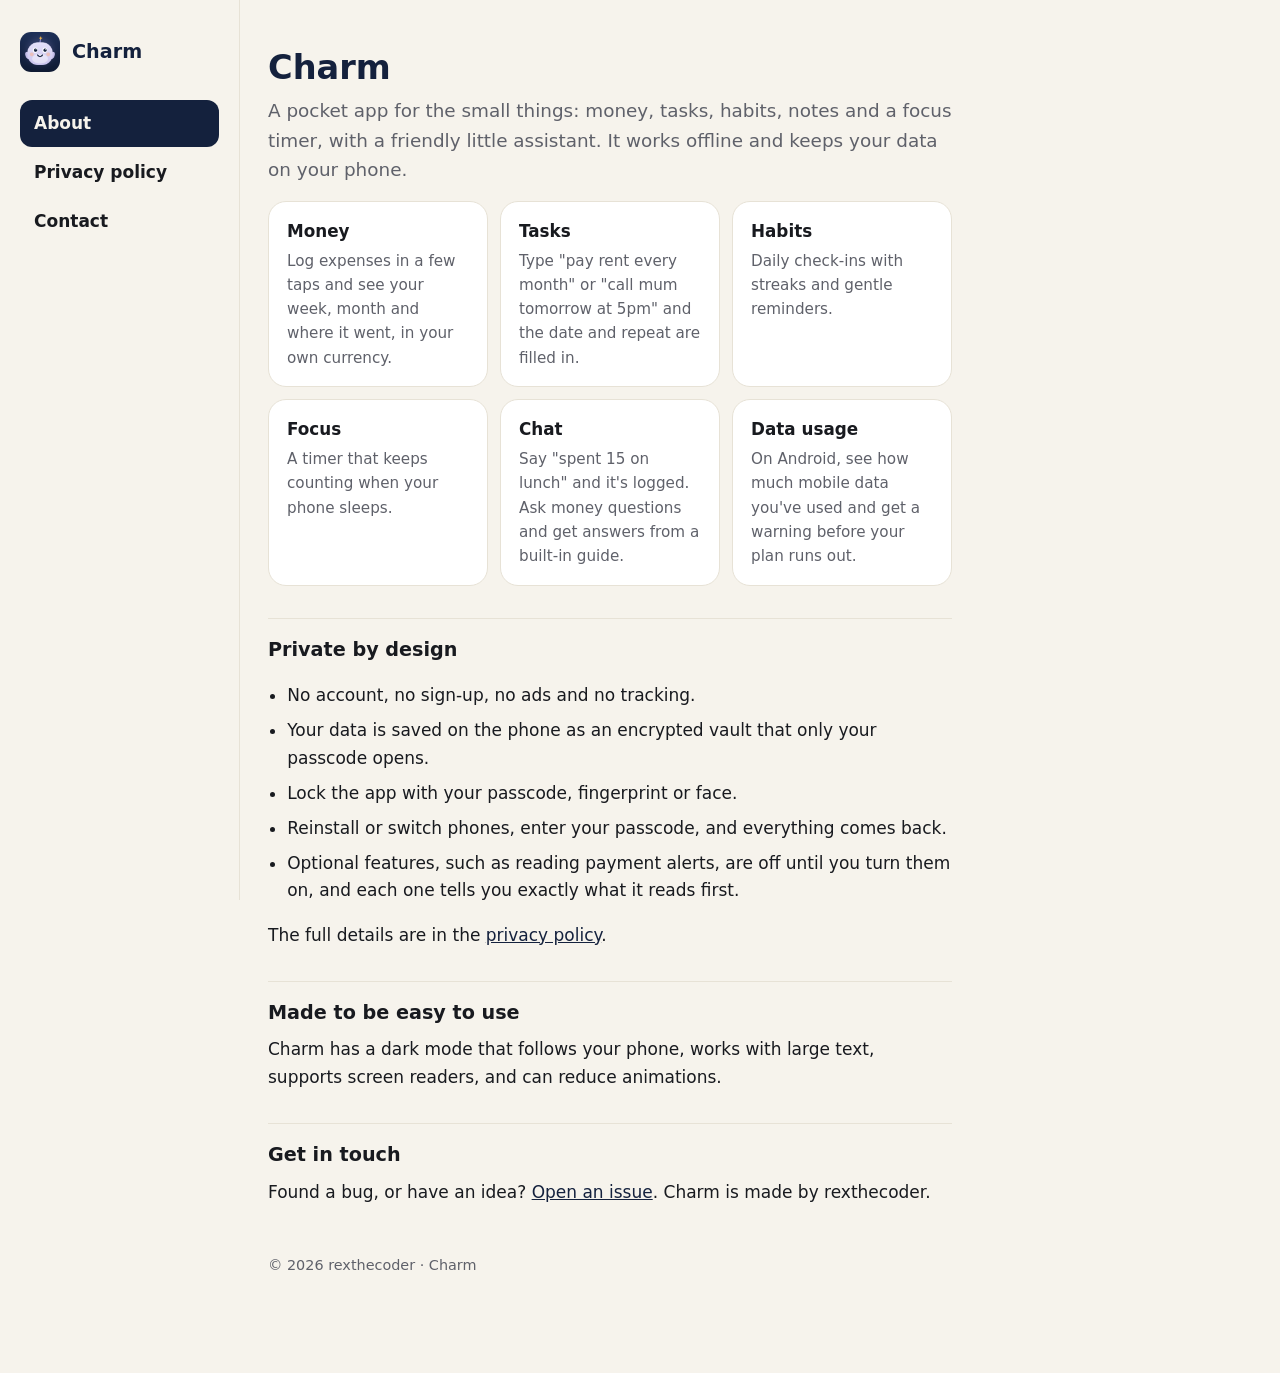
==== about.html @ cfc66aa5 "Add About page and side navigation" ====
<!doctype html>
<html lang="en">
<head>
<meta charset="utf-8">
<meta name="viewport" content="width=device-width, initial-scale=1">
<title>About Charm</title>
<meta name="description" content="Charm is a private pocket app for money, tasks, habits, notes and a focus timer.">
<link rel="icon" href="icon.png">
<link rel="stylesheet" href="style.css">
</head>
<body>
<div class="layout">
<nav class="side" aria-label="Site">
  <a class="brand" href="about.html"><img src="icon.png" alt="">Charm</a>
  <a class="link" href="about.html" aria-current="page">About</a>
  <a class="link" href="./">Privacy policy</a>
  <a class="link" href="https://github.com/rexthecoder/charm-privacy/issues">Contact</a>
</nav>
<main>
<h1>Charm</h1>
<p class="lead">A pocket app for the small things: money, tasks, habits, notes and a focus timer, with a friendly little assistant. It works offline and keeps your data on your phone.</p>

<div class="grid">
  <div class="card"><h3>Money</h3><p>Log expenses in a few taps and see your week, month and where it went, in your own currency.</p></div>
  <div class="card"><h3>Tasks</h3><p>Type "pay rent every month" or "call mum tomorrow at 5pm" and the date and repeat are filled in.</p></div>
  <div class="card"><h3>Habits</h3><p>Daily check-ins with streaks and gentle reminders.</p></div>
  <div class="card"><h3>Focus</h3><p>A timer that keeps counting when your phone sleeps.</p></div>
  <div class="card"><h3>Chat</h3><p>Say "spent 15 on lunch" and it's logged. Ask money questions and get answers from a built-in guide.</p></div>
  <div class="card"><h3>Data usage</h3><p>On Android, see how much mobile data you've used and get a warning before your plan runs out.</p></div>
</div>

<h2>Private by design</h2>
<ul>
  <li>No account, no sign-up, no ads and no tracking.</li>
  <li>Your data is saved on the phone as an encrypted vault that only your passcode opens.</li>
  <li>Lock the app with your passcode, fingerprint or face.</li>
  <li>Reinstall or switch phones, enter your passcode, and everything comes back.</li>
  <li>Optional features, such as reading payment alerts, are off until you turn them on, and each one tells you exactly what it reads first.</li>
</ul>
<p>The full details are in the <a href="./">privacy policy</a>.</p>

<h2>Made to be easy to use</h2>
<p>Charm has a dark mode that follows your phone, works with large text, supports screen readers, and can reduce animations.</p>

<h2>Get in touch</h2>
<p>Found a bug, or have an idea? <a href="https://github.com/rexthecoder/charm-privacy/issues">Open an issue</a>. Charm is made by rexthecoder.</p>

<footer>© 2026 rexthecoder · Charm</footer>
</main>
</div>
</body>
</html>
---- style.css ----
:root { --bg:#f6f3ec; --card:#fff; --ink:#181a1f; --muted:#5f616a; --line:#e7e2d6; --brand:#14213d; --on-brand:#f6f3ec; --tint:#dad6f2; }
@media (prefers-color-scheme: dark) { :root { --bg:#0f1115; --card:#181b21; --ink:#f1eee6; --muted:#a0a3ad; --line:#2b2f38; --brand:#e9e5d9; --on-brand:#14213d; --tint:#2b2a4b; } }
* { box-sizing:border-box; }
body { margin:0; background:var(--bg); color:var(--ink); font:17px/1.6 system-ui,-apple-system,"Segoe UI",Roboto,sans-serif; }
a { color:var(--brand); }
.layout { display:grid; grid-template-columns:240px 1fr; min-height:100vh; }
nav.side { position:sticky; top:0; align-self:start; height:100vh; padding:32px 20px; border-right:1px solid var(--line); }
nav.side .brand { display:flex; align-items:center; gap:12px; font-weight:700; font-size:1.2rem; color:var(--brand); text-decoration:none; margin-bottom:28px; }
nav.side .brand img { width:40px; height:40px; border-radius:11px; }
nav.side a.link { display:block; padding:10px 14px; margin:2px 0; border-radius:12px; color:var(--ink); text-decoration:none; font-weight:600; }
nav.side a.link:hover { background:var(--tint); }
nav.side a.link[aria-current="page"] { background:var(--brand); color:var(--on-brand); }
main { max-width:740px; padding:48px 28px 96px; }
h1 { font-size:2.1rem; line-height:1.2; margin:0 0 6px; color:var(--brand); }
h2 { font-size:1.2rem; margin:2rem 0 .4rem; padding-top:1rem; border-top:1px solid var(--line); }
p, li { margin:.5rem 0; } ul { padding-left:1.2rem; }
.meta, .lead { color:var(--muted); } .lead { font-size:1.15rem; }
.grid { display:grid; grid-template-columns:repeat(auto-fit,minmax(210px,1fr)); gap:12px; margin:1rem 0; }
.card { background:var(--card); border:1px solid var(--line); border-radius:18px; padding:16px 18px; }
.card h3 { margin:0 0 4px; font-size:1.05rem; } .card p { margin:0; color:var(--muted); font-size:.95rem; }
footer { margin-top:3rem; color:var(--muted); font-size:.9rem; }
@media (max-width:760px) {
  .layout { grid-template-columns:1fr; }
  nav.side { position:static; height:auto; display:flex; flex-wrap:wrap; align-items:center; gap:4px; padding:14px 16px; border-right:0; border-bottom:1px solid var(--line); }
  nav.side .brand { margin:0 auto 0 0; font-size:1.05rem; } nav.side .brand img { width:32px; height:32px; }
  nav.side a.link { padding:8px 12px; }
  main { padding:28px 18px 72px; }
}
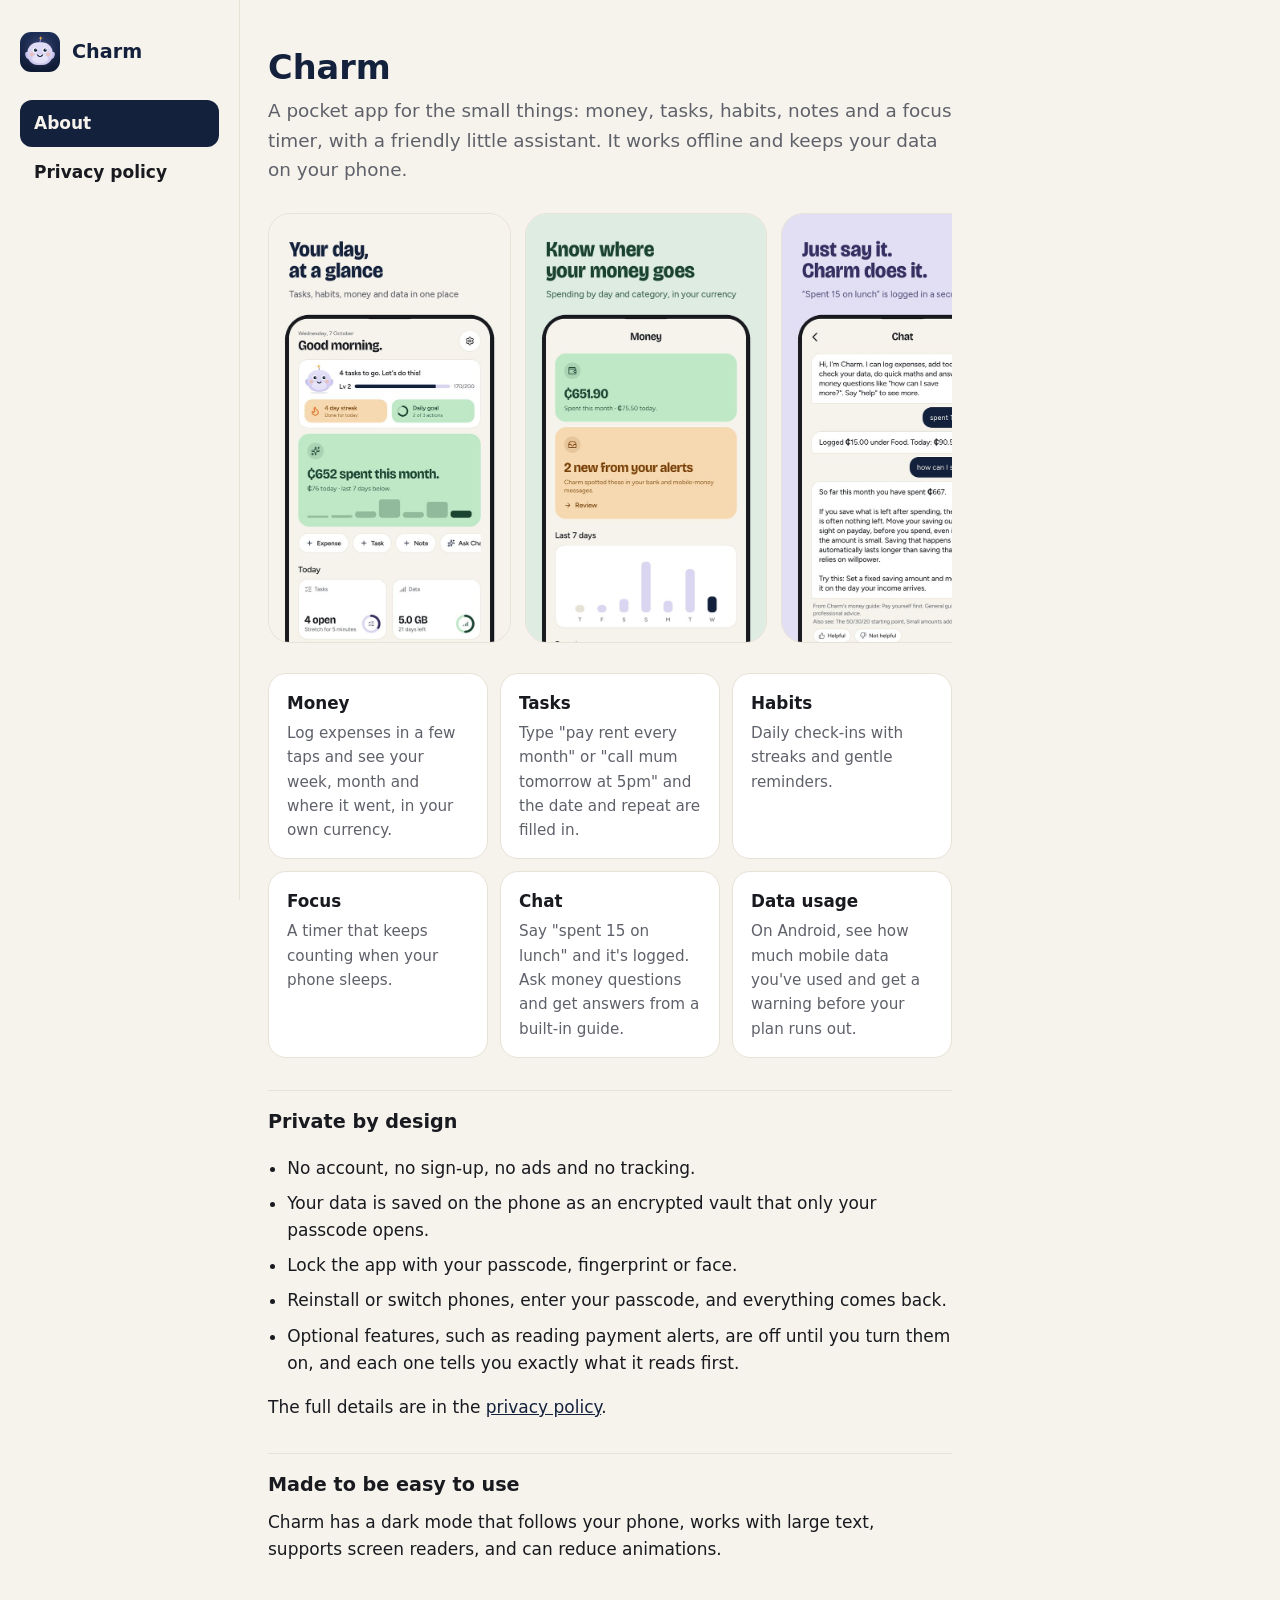
==== commit 28fa659e: "About: add screenshots, drop Contact link" ====
--- a/about.html
+++ b/about.html
@@ -14,11 +14,19 @@
   <a class="brand" href="about.html"><img src="icon.png" alt="">Charm</a>
   <a class="link" href="about.html" aria-current="page">About</a>
   <a class="link" href="./">Privacy policy</a>
-  <a class="link" href="https://github.com/rexthecoder/charm-privacy/issues">Contact</a>
 </nav>
 <main>
 <h1>Charm</h1>
 <p class="lead">A pocket app for the small things: money, tasks, habits, notes and a focus timer, with a friendly little assistant. It works offline and keeps your data on your phone.</p>
+
+<div class="shots" role="list" aria-label="App screenshots">
+  <img role="listitem" src="screenshots/1_home.jpg" alt="Charm home screen showing the day at a glance" loading="lazy" width="300" height="533">
+  <img role="listitem" src="screenshots/2_money.jpg" alt="Money screen with spending by day and category" loading="lazy" width="300" height="533">
+  <img role="listitem" src="screenshots/3_chat.jpg" alt="Chat assistant logging an expense and giving a money tip" loading="lazy" width="300" height="533">
+  <img role="listitem" src="screenshots/4_tasks.jpg" alt="Tasks screen" loading="lazy" width="300" height="533">
+  <img role="listitem" src="screenshots/5_habits.jpg" alt="Habits with daily streaks" loading="lazy" width="300" height="533">
+  <img role="listitem" src="screenshots/6_dark.jpg" alt="Charm in dark mode" loading="lazy" width="300" height="533">
+</div>
 
 <div class="grid">
   <div class="card"><h3>Money</h3><p>Log expenses in a few taps and see your week, month and where it went, in your own currency.</p></div>
@@ -42,10 +50,6 @@
 <h2>Made to be easy to use</h2>
 <p>Charm has a dark mode that follows your phone, works with large text, supports screen readers, and can reduce animations.</p>
 
-<h2>Get in touch</h2>
-<p>Found a bug, or have an idea? <a href="https://github.com/rexthecoder/charm-privacy/issues">Open an issue</a>. Charm is made by rexthecoder.</p>
-
-<footer>© 2026 rexthecoder · Charm</footer>
 </main>
 </div>
 </body>
--- a/style.css
+++ b/style.css
@@ -26,3 +26,6 @@
   nav.side a.link { padding:8px 12px; }
   main { padding:28px 18px 72px; }
 }
+.shots { display:flex; gap:14px; overflow-x:auto; padding:6px 2px 14px; margin:1.4rem 0 .6rem; scroll-snap-type:x proximity; -webkit-overflow-scrolling:touch; }
+.shots img { height:430px; width:auto; flex:0 0 auto; border-radius:22px; border:1px solid var(--line); scroll-snap-align:start; background:var(--card); }
+@media (max-width:760px) { .shots img { height:380px; } }
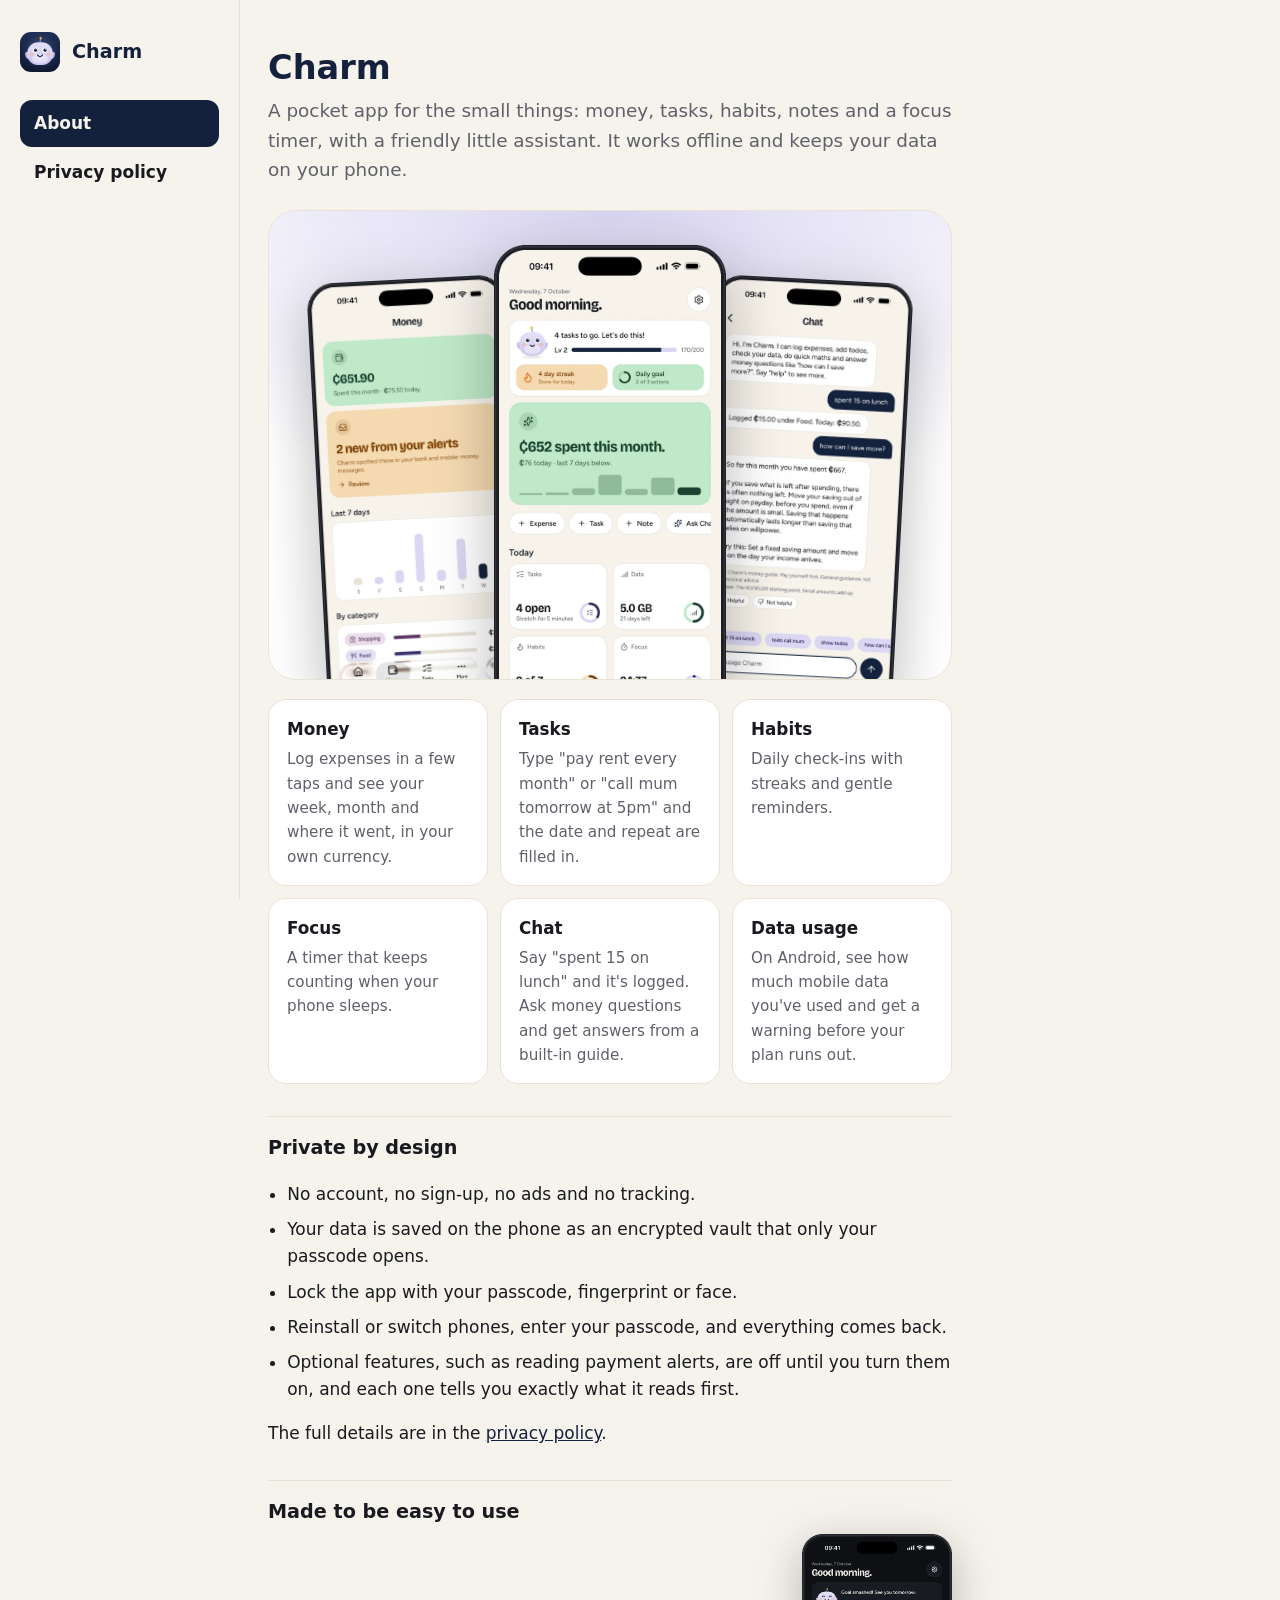
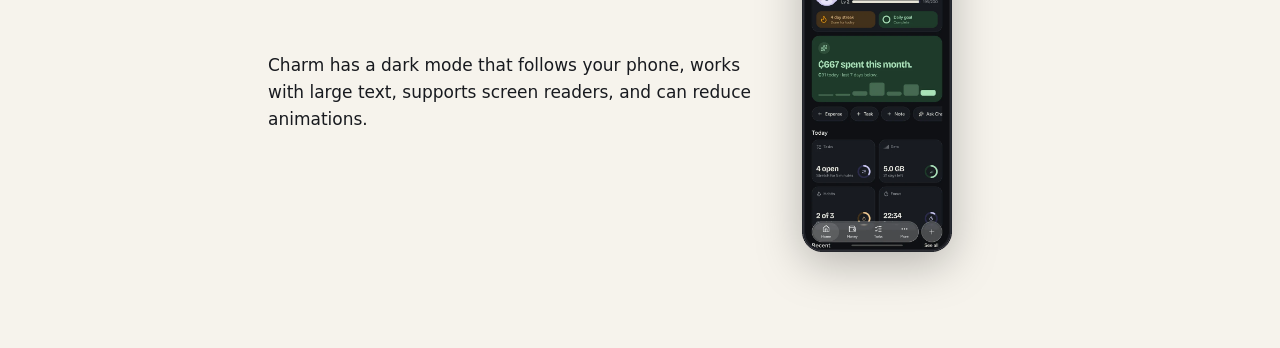
==== commit 220e80ab: "About: clean phone mockups in a hero, dark mode beside text" ====
--- a/about.html
+++ b/about.html
@@ -6,7 +6,7 @@
 <title>About Charm</title>
 <meta name="description" content="Charm is a private pocket app for money, tasks, habits, notes and a focus timer.">
 <link rel="icon" href="icon.png">
-<link rel="stylesheet" href="style.css">
+<link rel="stylesheet" href="style.css?v=3">
 </head>
 <body>
 <div class="layout">
@@ -19,13 +19,10 @@
 <h1>Charm</h1>
 <p class="lead">A pocket app for the small things: money, tasks, habits, notes and a focus timer, with a friendly little assistant. It works offline and keeps your data on your phone.</p>
 
-<div class="shots" role="list" aria-label="App screenshots">
-  <img role="listitem" src="screenshots/1_home.jpg" alt="Charm home screen showing the day at a glance" loading="lazy" width="300" height="533">
-  <img role="listitem" src="screenshots/2_money.jpg" alt="Money screen with spending by day and category" loading="lazy" width="300" height="533">
-  <img role="listitem" src="screenshots/3_chat.jpg" alt="Chat assistant logging an expense and giving a money tip" loading="lazy" width="300" height="533">
-  <img role="listitem" src="screenshots/4_tasks.jpg" alt="Tasks screen" loading="lazy" width="300" height="533">
-  <img role="listitem" src="screenshots/5_habits.jpg" alt="Habits with daily streaks" loading="lazy" width="300" height="533">
-  <img role="listitem" src="screenshots/6_dark.jpg" alt="Charm in dark mode" loading="lazy" width="300" height="533">
+<div class="hero" aria-label="Charm screenshots">
+  <img class="p side l" src="phones/money.webp" alt="Money screen with spending by day and category" width="280" height="607">
+  <img class="p mid" src="phones/home.webp" alt="Charm home screen showing the day at a glance" width="320" height="694">
+  <img class="p side r" src="phones/chat.webp" alt="Chat assistant logging an expense and giving a money tip" width="280" height="607">
 </div>
 
 <div class="grid">
@@ -48,7 +45,10 @@
 <p>The full details are in the <a href="./">privacy policy</a>.</p>
 
 <h2>Made to be easy to use</h2>
-<p>Charm has a dark mode that follows your phone, works with large text, supports screen readers, and can reduce animations.</p>
+<div class="split">
+  <p>Charm has a dark mode that follows your phone, works with large text, supports screen readers, and can reduce animations.</p>
+  <img src="phones/dark.webp" alt="Charm in dark mode" width="220" height="478" loading="lazy">
+</div>
 
 </main>
 </div>
--- a/style.css
+++ b/style.css
@@ -10,7 +10,7 @@
 nav.side a.link { display:block; padding:10px 14px; margin:2px 0; border-radius:12px; color:var(--ink); text-decoration:none; font-weight:600; }
 nav.side a.link:hover { background:var(--tint); }
 nav.side a.link[aria-current="page"] { background:var(--brand); color:var(--on-brand); }
-main { max-width:740px; padding:48px 28px 96px; }
+main { min-width:0; max-width:740px; padding:48px 28px 96px; }
 h1 { font-size:2.1rem; line-height:1.2; margin:0 0 6px; color:var(--brand); }
 h2 { font-size:1.2rem; margin:2rem 0 .4rem; padding-top:1rem; border-top:1px solid var(--line); }
 p, li { margin:.5rem 0; } ul { padding-left:1.2rem; }
@@ -26,6 +26,12 @@
   nav.side a.link { padding:8px 12px; }
   main { padding:28px 18px 72px; }
 }
-.shots { display:flex; gap:14px; overflow-x:auto; padding:6px 2px 14px; margin:1.4rem 0 .6rem; scroll-snap-type:x proximity; -webkit-overflow-scrolling:touch; }
-.shots img { height:430px; width:auto; flex:0 0 auto; border-radius:22px; border:1px solid var(--line); scroll-snap-align:start; background:var(--card); }
-@media (max-width:760px) { .shots img { height:380px; } }
+.hero { position:relative; display:flex; justify-content:center; align-items:flex-start; gap:0; height:470px; overflow:hidden; margin:1.6rem 0 1.2rem; padding-top:34px; border-radius:28px; background:radial-gradient(120% 90% at 50% 0%, var(--tint) 0%, transparent 70%), var(--card); border:1px solid var(--line); }
+.hero .p { height:auto; filter:drop-shadow(0 18px 30px rgba(0,0,0,.28)); }
+.hero .mid { width:min(34%,260px); position:relative; z-index:2; }
+.hero .side { width:min(29%,225px); margin-top:34px; position:relative; z-index:1; }
+.hero .l { margin-right:-3%; transform:rotate(-3deg); }
+.hero .r { margin-left:-3%; transform:rotate(3deg); }
+.split { display:flex; align-items:center; gap:28px; }
+.split img { width:150px; height:auto; flex:0 0 auto; filter:drop-shadow(0 12px 22px rgba(0,0,0,.25)); }
+@media (max-width:760px) { .hero { height:320px; padding-top:22px; } .hero .side { margin-top:22px; } .split { flex-direction:column; align-items:flex-start; } }
